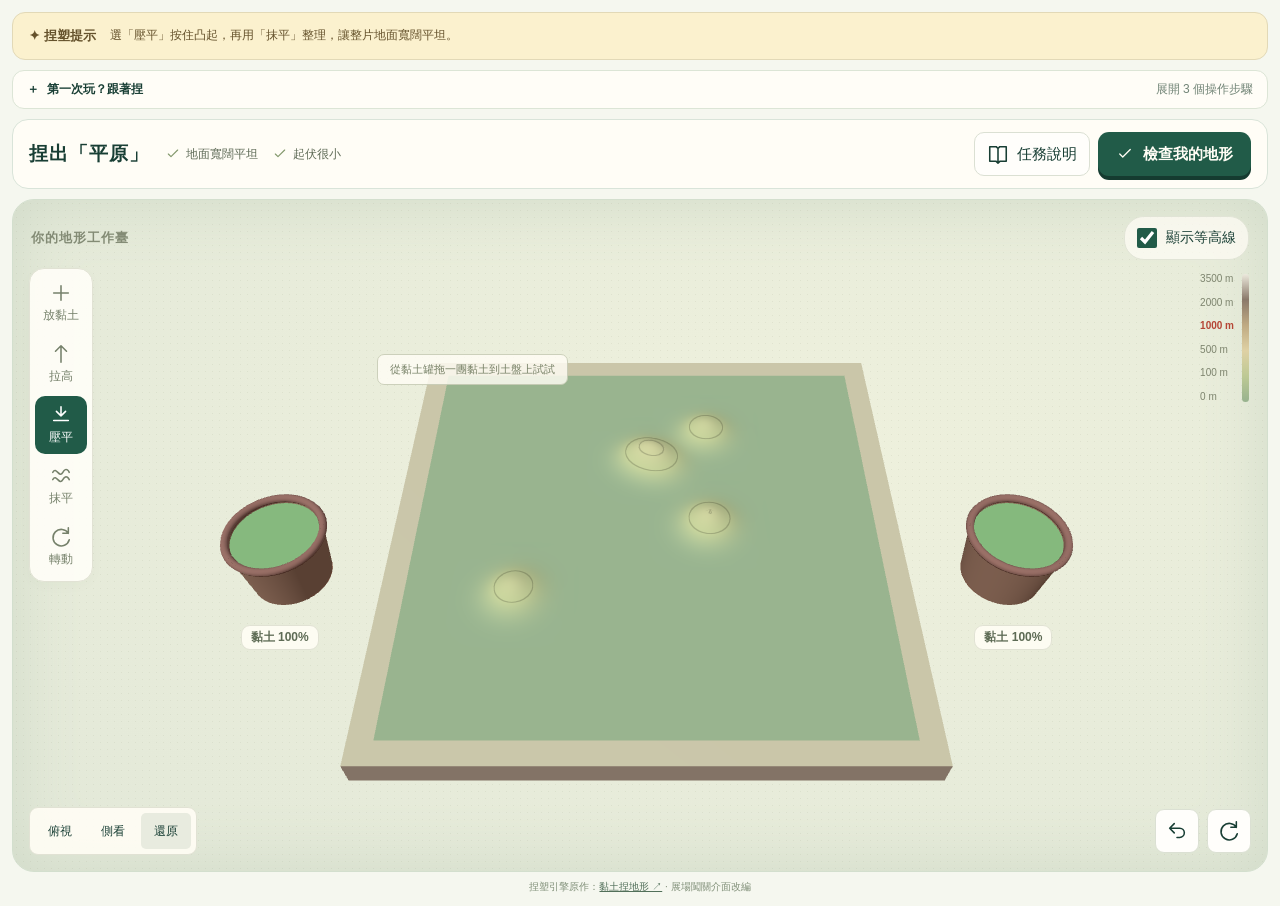
==== public/clay/index.html @ 9c861962 "Update Site source" ====
<!doctype html><html lang="zh-Hant-TW"><head><meta charset="utf-8"><meta name="viewport" content="width=device-width,initial-scale=1,viewport-fit=cover"><meta name="theme-color" content="#173e35"><title>地形彈珠賽・捏塑工作臺</title><link rel="stylesheet" href="./original.css"><link rel="stylesheet" href="./embed.css"><script type="module" src="./terrain-engine.js"></script></head><body><div id="app"></div><div id="toast" role="status" aria-live="polite"></div><dialog id="modal"></dialog></body></html>
---- public/clay/original.css ----
:root{--ink:#263e33;--green:#28553f;--muted:#788178;--paper:#f6f5ef;--line:#e4e6dc;--yellow:#eccb72;--mint:#e8eee3;--orange:#c87f48;--white:#fffefb}*{box-sizing:border-box}body{background:var(--paper);color:var(--ink);margin:0;font-family:Noto Sans TC,sans-serif;font-size:16px}button,input,select,textarea{font:inherit}button,a{-webkit-tap-highlight-color:transparent}button{cursor:pointer}button:disabled{opacity:.42;cursor:not-allowed}button:focus-visible,a:focus-visible,input:focus-visible{outline-offset:4px;outline:3px solid #dcaa40}button{color:inherit;background:0 0;border:0}a{color:inherit;text-decoration:none}svg{fill:none;stroke:currentColor;stroke-width:1.7px;stroke-linecap:round;stroke-linejoin:round;flex-shrink:0;width:22px;height:22px}.shell{padding-left:82px}.rail{color:#dfe7d7;z-index:10;background:#244b39;flex-direction:column;align-items:center;gap:28px;width:82px;padding:27px 0;display:flex;position:fixed;inset:0 auto 0 0}.brand-symbol{color:#efd084}.brand-symbol svg{width:37px;height:37px}.rail button{color:#b8cbbb;border-radius:14px;flex-direction:column;align-items:center;gap:8px;width:64px;padding:14px 0;font-size:12px;display:flex}.rail button.active{color:#ffe4a1;background:#3a604a}.rail button:hover{background:#365c46}.rail .bottom{margin-top:auto}.rail-label{letter-spacing:2px;writing-mode:vertical-rl;color:#90ad96;font-size:10px}.topbar{border-bottom:1px solid var(--line);background:#fffefb;justify-content:space-between;align-items:center;height:91px;padding:0 42px;display:flex}.brand{letter-spacing:1px;align-items:center;gap:15px;font-size:21px;font-weight:800;display:flex}.brand small{color:var(--muted);letter-spacing:1.5px;border-left:1px solid #d9ded4;padding-left:15px;font-size:13px;font-weight:400}.top-actions{align-items:center;gap:24px;font-size:14px;display:flex}.prototype-tag{color:#8a8b7c;background:#f2f1e9;border-radius:5px;padding:6px 10px;font-size:12px}.avatar{align-items:center;gap:9px;display:flex}.avatar-circle{background:#efdfb5;border-radius:50%;place-items:center;width:34px;height:34px;font-size:14px;display:grid}.content{max-width:1580px;margin:auto;padding:32px 42px 24px}.eyebrow{letter-spacing:2.4px;color:#899080;font-size:11px;font-weight:600}.title-row{justify-content:space-between;align-items:center;margin-bottom:26px;display:flex}.title-row h1{letter-spacing:1px;margin:6px 0 7px;font-size:29px;font-weight:800}.title-row p{color:var(--muted);margin:0;font-size:14px}.badge{background:#e9eee2;border-radius:30px;align-items:center;gap:7px;padding:9px 15px;font-size:13px;display:inline-flex}.badge svg{width:17px;height:17px}.levels{grid-template-columns:repeat(6,1fr);gap:11px;margin-bottom:24px;display:grid}.level{border:1px solid var(--line);text-align:left;background:#fffefa;border-radius:12px;align-items:center;gap:12px;padding:14px 16px;transition:all .2s;display:flex;position:relative}.level:hover{border-color:#9caf90;transform:translateY(-2px)}.level.active{color:#fff;background:#28533f;border-color:#28533f}.level .num{color:#929888;letter-spacing:1px;margin-bottom:4px;font-size:10px;display:block}.level.active .num{color:#c8d8c5}.level strong{font-size:15px;font-weight:600}.terrain-icon{color:#8b9e72;width:40px;height:32px}.level.active .terrain-icon{color:#eace8d}.level .done{color:#72905f;font-size:12px;position:absolute;top:9px;right:10px}.workspace{grid-template-columns:minmax(0,1fr) 294px;gap:23px;display:grid}.playground{background:#ecece2;border:1px solid #e1e3d7;border-radius:19px;min-height:535px;position:relative;overflow:hidden}.surface-texture{pointer-events:none;background-image:radial-gradient(#9a9d8225 .8px,#0000 .8px);background-size:7px 7px;position:absolute;inset:0}.scene-top{z-index:2;justify-content:space-between;align-items:center;display:flex;position:absolute;top:23px;left:25px;right:24px}.scene-label{color:#838b75;letter-spacing:2px;font-size:12px}.toggle-label{background:#fffdf6b8;border:1px solid #e1e4d6;border-radius:20px;align-items:center;gap:9px;padding:8px 12px;font-size:12px;display:flex}.toggle-label input{accent-color:var(--green);width:16px;height:16px;margin:0}.terrain-canvas{touch-action:none;cursor:crosshair;width:100%;height:100%;display:block;position:absolute;inset:0}.tools{z-index:3;background:#fffef8e8;border:1px solid #e1e2d4;border-radius:15px;flex-direction:column;gap:5px;padding:7px;display:flex;position:absolute;top:83px;left:22px;box-shadow:0 4px 14px #29433106}.tool{color:#76816b;border-radius:10px;flex-direction:column;align-items:center;gap:4px;width:55px;padding:10px 2px;font-size:11px;display:flex}.tool.active{color:#2e503b;background:#dce6d0}.tool:hover{background:#edf0e5}.tool svg{width:22px;height:22px}.scene-bottom{z-index:2;justify-content:space-between;align-items:center;display:flex;position:absolute;bottom:20px;left:24px;right:24px}.view-buttons{background:#fffdf5e8;border:1px solid #e1e2d4;border-radius:9px;gap:3px;padding:5px;display:flex}.view-buttons button{border-radius:5px;padding:7px 10px;font-size:12px}.view-buttons button.active{background:#e8ebdf}.scene-hint{color:#818771;align-items:center;gap:7px;font-size:11px;display:flex}.scene-hint svg{width:16px;height:16px}.canvas-note{pointer-events:none;color:#6e795f;background:#fffdf5e8;border:1px solid #c9cdb7;border-radius:7px;padding:7px 12px;font-size:12px;position:absolute;top:26%;left:48%}.altitude{color:#7d846e;align-items:stretch;gap:8px;font-size:10px;display:flex;position:absolute;top:85px;right:23px}.altitude-bar{background:linear-gradient(#c6aa75 0 22%,#c4c88e 22% 42%,#93b880 42% 66%,#729b72 66% 85%,#abc99a 85%);border-radius:6px;width:7px;height:156px}.altitude-labels{flex-direction:column;justify-content:space-between;line-height:1;display:flex}.mission{border:1px solid var(--line);background:#fffefb;border-radius:19px;flex-direction:column;padding:26px 24px;display:flex}.mission-label{letter-spacing:1px;color:#879174;align-items:center;gap:8px;font-size:12px;font-weight:600;display:flex}.mission-label svg{width:18px;height:18px}.mission h2{letter-spacing:1px;margin:18px 0 12px;font-size:25px}.mission p{color:#78806f;margin:0;font-size:14px;line-height:1.9}.mission p strong{color:#476447}.rule-line{background:var(--line);height:1px;margin:23px 0}.target-label{color:#7f8975;font-size:12px}.target-list{flex-direction:column;gap:15px;margin:17px 0;display:flex}.target-item{align-items:center;gap:10px;font-size:13px;display:flex}.target-item svg{color:#83986c;width:18px;height:18px}.tip{color:#958366;background:#f5f1e5;border-radius:9px;gap:8px;margin-top:8px;padding:13px;font-size:12px;line-height:1.7;display:flex}.tip svg{flex-shrink:0;width:17px;height:17px;margin-top:2px}.primary{background:var(--green);color:#fffdf5;border-radius:10px;justify-content:center;align-items:center;gap:9px;padding:14px 20px;font-size:14px;font-weight:500;transition:all .2s;display:inline-flex}.primary:hover{background:#356c4e;box-shadow:0 5px 12px #29483219}.primary svg{width:18px;height:18px}.mission .primary{width:100%;margin-top:auto;padding:15px}.secondary{background:#fffefb;border:1px solid #dbe0d3;border-radius:9px;justify-content:center;align-items:center;gap:8px;padding:12px 18px;font-size:14px;display:inline-flex}.secondary:hover{background:#edf1e6}.small-note{text-align:center;color:#8a9280;margin-top:11px;font-size:11px}.mission-footer{margin-top:24px}.underbar{color:#8b917f;justify-content:space-between;align-items:center;margin:17px 2px 28px;font-size:12px;display:flex}.underbar span{align-items:center;gap:7px;display:flex}.underbar svg{width:16px;height:16px}.learn-strip{border-top:1px solid var(--line);align-items:center;gap:17px;padding-top:24px;display:flex}.learn-icon{color:#688250;background:#e6eadb;border-radius:10px;padding:12px;display:flex}.learn-strip h3{margin:0 0 4px;font-size:14px}.learn-strip p{color:#8b917e;margin:0;font-size:12px}.learn-strip button{color:#5f7753;margin-left:auto;font-size:13px}.learn-strip button svg{vertical-align:middle;width:17px;margin-left:8px}.page-footer{color:#a0a58f;letter-spacing:1px;justify-content:space-between;margin-top:28px;font-size:10px;display:flex}.timer{font-variant-numeric:tabular-nums;font-size:24px;font-weight:800}.timer.urgent{color:#b54535;animation:1s infinite pulse}.exam-layout{max-width:970px;margin:auto}.cards-grid{grid-template-columns:repeat(2,1fr);gap:22px;display:grid}.card{background:var(--white);border:1px solid var(--line);border-radius:17px;padding:27px}.card h2{margin:14px 0;font-size:23px}.card p{color:var(--muted);font-size:14px;line-height:1.8}.card .primary,.card .secondary{margin-top:15px}.card-row{justify-content:space-between;align-items:center;gap:10px;display:flex}.pill{color:#537342;background:#e8eedf;border-radius:5px;padding:6px 10px;font-size:12px;display:inline-block}.pill.gold{color:#9b7a29;background:#f7edd1}.pill.gray{color:#85867a;background:#eeeee8}.stars{color:#d3a445;letter-spacing:4px}.question-card{border:1px solid var(--line);background:#fffefb;border-radius:20px;max-width:800px;margin:35px auto;padding:45px}.question-card h2{font-size:26px;line-height:1.6}.options{grid-template-columns:1fr 1fr;gap:15px;margin:25px 0;display:grid}.option{text-align:left;border:1px solid #dce1d2;border-radius:11px;padding:23px;font-size:17px}.option.selected{border:2px solid var(--green);background:#e6eddc}.option b{color:#779166;margin-right:20px}.step-track{gap:9px;display:flex}.step-track span{background:#dce2d3;border-radius:5px;width:32px;height:5px}.step-track span.current{background:var(--green)}.login-card{text-align:center;max-width:540px;margin:50px auto;padding:44px}.login-card .login-icon{background:#e9eddf;border-radius:19px;place-items:center;width:65px;height:65px;margin:auto;display:grid}.login-card .primary{width:100%}.result-score{text-align:center;font-size:62px;font-weight:800;line-height:1.4}.result-list{margin-top:25px}.result-item{border-bottom:1px solid var(--line);justify-content:space-between;padding:15px 0;font-size:14px;display:flex}.teacher-nav{gap:7px;margin-bottom:25px;display:flex}.teacher-nav button{border-radius:8px;padding:10px 19px;font-size:14px}.teacher-nav button.active{background:#e3e9db;font-weight:600}.stats{grid-template-columns:repeat(4,1fr);gap:18px;margin-bottom:25px;display:grid}.stat{border:1px solid var(--line);background:#fffefb;border-radius:13px;padding:21px}.stat small{color:#8b937f;font-size:12px}.stat strong{margin-top:7px;font-size:30px;display:block}.stat strong span{color:#9aa18e;font-size:14px;font-weight:400}.table-wrap{border:1px solid var(--line);background:#fffefb;border-radius:13px;overflow:auto}table{border-collapse:collapse;text-align:left;width:100%;font-size:14px}th{color:#818a75;background:#eef0e7;font-size:12px;font-weight:500}td,th{border-bottom:1px solid var(--line);white-space:nowrap;padding:18px 20px}td button{color:#587449;font-size:13px}.board-layout{grid-template-columns:1fr 235px;gap:20px;display:grid}.groups{grid-template-columns:repeat(3,1fr);gap:17px;display:grid}.group{background:#fffdf6;border:1px solid #dce2d2;border-radius:13px;min-height:240px;padding:17px;transition:all .2s}.group.drag-over{background:#e1ecd3;border:2px dashed #5e8850}.group-head{justify-content:space-between;align-items:center;margin-bottom:15px;display:flex}.group h3{margin:0;font-size:16px}.group-score{color:#798a58;font-size:20px;font-weight:800}.student{cursor:grab;background:#fffefa;border:1px solid #e4e7dc;border-radius:8px;align-items:center;gap:8px;margin-bottom:8px;padding:10px 11px;font-size:12px;display:flex}.student .seat{color:#97a08a;font-size:11px}.student strong{font-weight:500}.student .star-score{color:#b39243;margin-left:auto}.student select{color:#8a937d;background:#f1f3ea;border:0;border-radius:4px;max-width:62px;padding:3px;font-size:10px}.unassigned{background:#e8ecdf;border-radius:13px;max-height:585px;padding:18px;overflow:auto}.unassigned h3{margin-top:0;font-size:15px}.unassigned p{color:#8c947e;font-size:11px}.board-actions{flex-wrap:wrap;align-items:center;gap:10px;margin-bottom:22px;display:flex}.board-actions .spacer{flex:1}.danger{color:#ad5544;border-color:#dfbfb5}.reveal{color:#fcf7e9;text-align:center;background:#203e31;border-radius:20px;min-height:570px;padding:45px;position:relative;overflow:hidden}.reveal h2{font-size:30px}.podiums{justify-content:center;align-items:end;gap:22px;max-width:680px;margin:45px auto 30px;display:flex}.podium{flex:1;animation:1s both rise}.podium .bar{color:#fff4ca;background:linear-gradient(#c8b277,#8c814f);border-radius:13px 13px 0 0;justify-content:center;align-items:center;padding:25px 10px;font-size:38px;display:flex}.podium h3{font-size:17px}.podium p{color:#e1cc8e;font-size:24px}.confetti{top:-15px;left:var(--x);background:var(--c);width:9px;height:14px;animation:fall 3s var(--d) infinite;position:absolute}.form-field{flex-direction:column;gap:9px;margin-bottom:20px;font-size:14px;display:flex}.form-field input,.form-field select,textarea{color:var(--ink);background:#fffefb;border:1px solid #d9dfd0;border-radius:8px;width:100%;padding:12px}textarea{resize:vertical;height:180px;font-size:13px}.empty{text-align:center;color:#8e9880;padding:35px;font-size:14px}dialog{width:min(500px,92vw);color:var(--ink);background:#fffefb;border:1px solid #e0e5d6;border-radius:19px;padding:30px;box-shadow:0 24px 90px #1736232b}dialog::backdrop{-webkit-backdrop-filter:blur(4px);backdrop-filter:blur(4px);background:#18332355}dialog h2{margin:0 0 15px;font-size:23px}dialog p{color:#7a856f;font-size:14px;line-height:1.9}.dialog-actions{justify-content:flex-end;gap:10px;margin-top:25px;display:flex}#toast{color:#fff;opacity:0;pointer-events:none;z-index:100;background:#264d3d;border-radius:10px;padding:13px 24px;font-size:14px;transition:all .25s;position:fixed;bottom:30px;left:50%;transform:translate(-50%,20px);box-shadow:0 5px 30px #1e35212b}#toast.show{opacity:1;transform:translate(-50%)}@keyframes pulse{50%{opacity:.5}}@keyframes rise{0%{opacity:0;transform:translateY(70px)}to{opacity:1;transform:translateY(0)}}@keyframes fall{to{transform:translateY(650px)rotate(420deg)}}@media (min-width:1450px){.playground{min-height:620px}.mission{padding:30px}.mission h2{font-size:29px}}@media (max-width:1150px){.content{padding:27px}.topbar{padding:0 27px}.workspace{grid-template-columns:minmax(0,1fr) 255px;gap:16px}.mission{padding:22px 19px}.level{gap:7px;padding:13px 10px}.terrain-icon{width:30px}.scene-hint{display:none}.groups{grid-template-columns:repeat(2,1fr)}.brand small{display:none}.top-actions{gap:15px}}@media (max-width:850px){.shell{padding-left:65px}.rail{width:65px}.rail button{width:55px}.content{padding:24px 20px}.topbar{height:76px;padding:0 20px}.workspace{grid-template-columns:1fr}.playground{min-height:510px}.mission{grid-template-columns:1fr 1fr;gap:0 25px;display:grid}.mission .mission-label,.mission h2,.mission>p{grid-column:1}.mission .rule-line{display:none}.mission>.target-label,.mission>.target-list,.mission>.tip{grid-column:2}.mission>.target-label{grid-row:1}.mission>.target-list{grid-row:2/4;margin:10px 0}.mission>.tip{grid-row:4}.mission-footer{grid-column:1;margin-top:17px}.mission h2{margin-top:10px}.levels{gap:7px}.level{text-align:center;flex-direction:column;gap:4px;padding:12px 7px}.level .num{display:none}.level strong{font-size:13px}.prototype-tag{display:none}.title-row h1{font-size:26px}.groups{grid-template-columns:repeat(2,1fr)}.board-layout{grid-template-columns:1fr}.unassigned{max-height:240px}.stats{gap:10px}.stat{padding:15px}.stat strong{font-size:25px}.cards-grid{grid-template-columns:1fr}}@media (max-width:560px){.shell{padding-bottom:78px;padding-left:0}.rail{flex-direction:row;justify-content:space-around;gap:0;width:100%;height:70px;padding:4px 12px;inset:auto 0 0}.rail .brand-symbol,.rail-label,.rail .bottom{display:none}.rail button{gap:3px;width:80px;padding:8px;font-size:10px}.topbar{height:67px;padding:0 18px}.brand{font-size:17px}.top-actions{gap:7px;font-size:12px}.top-actions>.help-btn{display:none}.avatar-circle{width:27px;height:27px}.content{padding:22px 14px}.title-row{align-items:start;gap:12px;margin-bottom:19px}.title-row h1{font-size:24px}.title-row p{font-size:12px}.title-row .badge{white-space:nowrap;margin-top:19px;padding:8px;font-size:11px}.levels{gap:4px;margin-bottom:15px}.level{border-radius:8px;padding:9px 3px}.level strong{font-size:11px}.terrain-icon{width:30px;height:24px}.playground{min-height:440px}.tools{padding:4px;top:73px;left:10px}.tool{width:42px;padding:9px 0;font-size:10px}.scene-top{top:16px;left:15px;right:15px}.scene-label{font-size:10px}.altitude{top:78px;right:12px}.scene-bottom{bottom:15px;left:12px;right:12px}.mission{padding:22px;display:block}.mission h2{margin:13px 0}.mission>.target-label{margin-top:17px;display:block}.target-list{grid-template-columns:1fr 1fr;gap:12px;display:grid}.target-item{font-size:12px}.tip{margin:17px 0}.underbar{margin-bottom:20px;font-size:10px}.learn-strip{gap:12px;padding-top:19px}.learn-strip p{font-size:11px}.learn-strip button{white-space:nowrap;font-size:11px}.page-footer{font-size:9px}.question-card{margin:15px auto;padding:25px}.question-card h2{font-size:21px}.options{grid-template-columns:1fr}.stats{grid-template-columns:1fr 1fr}.groups{grid-template-columns:1fr 1fr;gap:9px}.group{padding:11px}.student{flex-wrap:wrap;gap:4px;padding:8px 5px}.student select{max-width:50px}.teacher-nav{gap:0;overflow:auto}.teacher-nav button{white-space:nowrap;padding:10px;font-size:12px}.reveal{padding:25px 13px}.podiums{gap:10px}.podium h3{font-size:14px}.podium p{font-size:20px}.login-card{margin:25px auto;padding:29px}.card{padding:23px}.board-actions{gap:7px}.board-actions button{padding:10px;font-size:12px}.canvas-note{font-size:10px;top:27%}.title-row .secondary{padding:10px;font-size:12px}}.mission p{font-size:16px;line-height:1.85}.target-item,.primary,.secondary{font-size:14px}.target-label,.mission-label,.tip,.tool,.view-buttons button,.toggle-label{font-size:13px}.view-buttons button{min-height:36px}.tool{min-height:57px}.rail button{font-size:12px}.student{font-size:13px}.student select{min-height:30px}.result-item{gap:18px;line-height:1.8}.result-item strong{white-space:nowrap}.underbar>button{align-items:center;gap:7px;min-height:40px;display:flex}.podium .bar{transform-origin:bottom;animation:1.2s both bar-grow;animation-delay:inherit}.form-field[hidden]{display:none}.group-head{gap:6px}.group-head h3{line-height:1.6}.group-score{white-space:nowrap}.group{min-width:0}.student{flex-wrap:wrap}.card .rule-line{margin:23px 0}.reveal-stars{letter-spacing:3px}.prototype-tag{white-space:nowrap}@keyframes bar-grow{0%{transform:scaleY(0)}to{transform:scaleY(1)}}@media (max-width:560px){.tool{min-height:54px;font-size:11px}.tool svg{width:20px;height:20px}.target-item{font-size:13px}.level{min-height:68px}.primary,.secondary{min-height:44px}.groups{grid-template-columns:1fr}.student{font-size:14px}.student select{max-width:85px;font-size:12px}.top-actions .avatar>span:last-child{text-overflow:ellipsis;white-space:nowrap;max-width:105px;overflow:hidden}}@media (prefers-reduced-motion:reduce){*,:before,:after{scroll-behavior:auto!important;transition:none!important;animation-duration:.001ms!important;animation-iteration-count:1!important}.confetti{display:none}}html{-webkit-text-size-adjust:100%;-moz-text-size-adjust:100%;text-size-adjust:100%;scroll-padding-bottom:100px}body{min-height:100vh;min-height:100svh}button,a,input,select,textarea{touch-action:manipulation}button{min-height:44px}input,select,textarea{font-size:16px!important}.shell{padding-right:env(safe-area-inset-right);padding-bottom:env(safe-area-inset-bottom)}.rail{padding-top:max(20px,env(safe-area-inset-top));padding-bottom:max(20px,env(safe-area-inset-bottom))}.playground{isolation:isolate;--horizontal-tools:0}.terrain-canvas{-webkit-user-select:none;user-select:none;-webkit-touch-callout:none;touch-action:none}.tools,.view-buttons{-webkit-user-select:none;user-select:none}.tool{width:60px;min-height:60px;font-size:14px}.toggle-label{min-height:44px;font-size:14px}.toggle-label input{width:20px;height:20px}.view-buttons button{min-width:50px;min-height:44px;font-size:14px}.student select{min-width:82px;max-width:110px;min-height:44px;padding:7px}.student{row-gap:8px}.student .star-score{white-space:nowrap}.table-wrap{overscroll-behavior-x:contain;-webkit-overflow-scrolling:touch}.teacher-nav{flex-shrink:0;overflow-x:auto}.teacher-nav button{white-space:nowrap}dialog{max-height:calc(100vh - 40px);overscroll-behavior:contain;-webkit-overflow-scrolling:touch;max-height:calc(100dvh - 40px);overflow-y:auto}dialog::backdrop{-webkit-backdrop-filter:blur(4px)}.dialog-actions{flex-wrap:wrap}.dialog-actions button{min-width:100px}.level:hover{transform:none}#toast{text-align:center;width:max-content;max-width:calc(100vw - 32px);bottom:calc(24px + env(safe-area-inset-bottom))}@media (min-width:561px) and (max-width:1400px){.playground{--horizontal-tools:1;min-height:450px}.tools{flex-direction:row;gap:5px;max-width:calc(100% - 24px);padding:6px;top:auto;bottom:14px;left:50%;transform:translate(-50%)}.tool{gap:3px;width:60px;min-height:59px;padding:6px 3px}.scene-bottom{bottom:96px;left:16px;right:16px}.scene-hint{display:none}.canvas-note{max-width:calc(100% - 112px);font-size:12px;top:83px;left:24px}.scene-top{top:15px;left:20px;right:20px}.altitude{top:87px;right:16px}.scene-label{font-size:13px}.mission h2{font-size:23px}.primary,.secondary,.target-item{font-size:15px}.small-note{font-size:12px}.mission-footer{min-width:0}.mission p{font-size:16px;line-height:1.7}.top-actions{gap:12px}.top-actions .help-btn{min-width:70px}}@media (min-width:851px) and (max-width:1400px) and (orientation:landscape){.shell{padding-left:72px}.rail{gap:18px;width:72px}.rail button{width:62px;min-height:70px}.rail-label{display:none}.topbar{height:65px;padding:0 24px}.brand{font-size:20px}.brand small,.prototype-tag{display:none}.content{padding:16px 24px 24px}.title-row{margin-bottom:13px}.title-row h1{margin:3px 0 5px;font-size:25px}.title-row .eyebrow{display:none}.levels{gap:8px;margin-bottom:14px}.level{gap:8px;min-height:57px;padding:9px 11px}.level .num{display:none}.level strong{font-size:15px}.terrain-icon{width:31px;height:27px}.workspace{grid-template-columns:minmax(0,1fr) 250px;align-items:stretch;gap:16px}.playground{min-height:460px;min-height:max(440px,100svh - 255px)}.mission{padding:16px 18px}.mission h2{margin:6px 0 8px;font-size:22px}.mission .rule-line{margin:9px 0}.target-list{gap:8px;margin:10px 0}.tip{padding:10px;font-size:13px;line-height:1.65}.mission-footer{margin-top:12px}.mission .primary{min-height:48px;padding:12px}.mission .small-note{margin-top:6px;font-size:11px}.mission p{font-size:15px}.underbar{margin:7px 0 17px}.learn-strip{padding-top:17px}.page-footer{margin-top:20px}.board-layout{grid-template-columns:minmax(0,1fr) 230px}.groups{grid-template-columns:repeat(2,minmax(0,1fr))}}@media (min-width:561px) and (max-width:1024px) and (orientation:portrait){.shell{padding-left:env(safe-area-inset-left);padding-bottom:calc(88px + env(safe-area-inset-bottom))}.rail{width:100%;height:calc(75px + env(safe-area-inset-bottom));padding:6px 20px calc(6px + env(safe-area-inset-bottom));flex-direction:row;justify-content:center;gap:48px;inset:auto 0 0}.rail button{gap:4px;width:120px;min-height:60px;padding:7px;font-size:14px}.rail .brand-symbol,.rail-label,.rail .bottom{display:none}.topbar{height:72px;padding:0 26px}.brand small,.prototype-tag{display:none}.content{padding:22px 24px}.title-row{margin-bottom:20px}.title-row h1{font-size:27px}.title-row .eyebrow{display:none}.levels{gap:8px;margin-bottom:18px}.level{text-align:center;flex-direction:column;gap:6px;min-height:75px;padding:9px 5px}.level .num{display:none}.level strong{font-size:15px}.workspace{grid-template-columns:minmax(0,1fr);gap:16px}.playground{min-height:480px;min-height:clamp(460px,48svh,590px)}.mission{grid-template-columns:1fr 1fr;gap:0 25px;padding:22px 24px;display:grid}.mission>.mission-label,.mission>h2,.mission>p{grid-column:1}.mission>.rule-line{display:none}.mission>.target-label{grid-area:1/2}.mission>.target-list{grid-area:2/2/4;margin:10px 0}.mission>.tip{grid-area:4/2}.mission-footer{grid-area:4/1;margin-top:16px}.mission-footer .small-note{line-height:1.5}.board-layout{grid-template-columns:1fr}.groups{grid-template-columns:repeat(2,minmax(0,1fr))}.unassigned{grid-template-columns:1fr 1fr;gap:8px 16px;max-height:none;display:grid}.unassigned h3,.unassigned>p{grid-column:1/-1}#toast{bottom:calc(92px + env(safe-area-inset-bottom))}}@media (max-width:560px){.shell{padding-bottom:calc(84px + env(safe-area-inset-bottom))}.rail{height:calc(70px + env(safe-area-inset-bottom));padding:4px 12px calc(4px + env(safe-area-inset-bottom))}.title-row{flex-wrap:wrap;gap:9px}.title-row .badge{margin-top:0}.title-row h1{font-size:24px}.title-row p{font-size:14px;line-height:1.7}.playground{--horizontal-tools:1;min-height:465px}.tools{flex-direction:row;justify-content:space-around;gap:2px;padding:5px;inset:auto 10px 13px;transform:none}.tool{width:calc(20% - 1.6px);min-width:44px;min-height:60px;padding:7px 0;font-size:12px}.scene-bottom{bottom:95px;left:12px;right:12px}.view-buttons{padding:3px}.view-buttons button{min-width:44px;padding:5px 8px}.scene-label{letter-spacing:0;font-size:12px}.toggle-label{gap:5px;padding:6px 8px;font-size:12px}.canvas-note{max-width:calc(100% - 95px);font-size:11px;top:77px;left:14px}.altitude{top:92px}.level strong{font-size:12px}.scene-hint{display:none}.mission{display:block}.mission-footer{margin-top:20px}#toast{bottom:calc(85px + env(safe-area-inset-bottom))}}@media (pointer:coarse){.tool,.view-buttons button,.level{-webkit-touch-callout:none}.student{cursor:default}.top-actions button{min-height:44px}}.playground{touch-action:pan-y}.board-gl{pointer-events:none;cursor:default}.board-overlay{cursor:crosshair}.scene-top,.tools,.altitude,.scene-bottom{z-index:3}.altitude-labels .hi{color:#b54535;font-weight:700}.altitude-bar{height:170px}.canvas-note{z-index:2}.scene-actions{gap:8px;display:flex}.icon-btn{min-width:44px;padding:8px}.tag1000{z-index:2;color:#fff;pointer-events:none;background:#b54535;border-radius:6px;padding:2px 8px;font-size:12px;font-weight:700;position:absolute;transform:translate(-50%,-150%)}.jar-label{z-index:2;color:#5d6b54;white-space:nowrap;pointer-events:none;background:#fffdf5e8;border:1px solid #e1e2d4;border-radius:9px;padding:3px 9px;font-size:12px;font-weight:600;position:absolute;transform:translate(-50%)}.hand-status{z-index:4;color:#fff;pointer-events:none;white-space:nowrap;background:#264d3dde;border-radius:999px;padding:7px 14px;font-size:13px;position:absolute;top:64px;left:50%;transform:translate(-50%)}.board-video{z-index:4;object-fit:cover;pointer-events:none;border:3px solid #fffefb;border-radius:12px;width:168px;height:126px;position:absolute;bottom:16px;right:16px;transform:scaleX(-1);box-shadow:0 6px 18px #1e352140}.hidden{display:none!important}.level .done{color:#c9a24a;letter-spacing:1px}.level.active .done{color:#eace8d}.result-stars{text-align:center;margin:6px 0 4px;font-size:34px}.hint-list{color:#4a5a44;margin:0;padding-left:1.2em;font-size:16px;line-height:1.9}@media (min-width:561px) and (max-width:1400px){.board-video{width:140px;height:105px;bottom:96px}}.new-banner{color:#7d6320;background:#f7edd1;border-radius:13px;align-items:center;gap:10px;margin:-8px 0 20px;padding:14px 18px;font-size:15px;display:flex}.form-error{color:#ac5944;font-size:14px;font-weight:600}.card-date,.card-meta{color:#859075;font-size:13px}.card .primary,.card .secondary{min-width:160px}.login-card .secondary{margin-top:12px}.empty.card{text-align:center}.empty .login-icon{margin-bottom:8px}.secondary.wide{width:100%;margin-top:10px}.step-row{margin:-8px 0 22px}.result-total{color:#8c967d;font-size:21px}.result-best{text-align:center;color:var(--muted)}.result-item .ok{color:#547443}.result-item .retry{color:#b97556}.result-explain{color:#7a8570;font-size:13px;line-height:1.7}.row-actions{flex-wrap:wrap;align-items:center;gap:6px;display:flex}.row-actions button{border-radius:8px;padding:6px 10px}.row-actions button:hover{background:#edf1e6}.danger-text{color:#ad5544!important}.file-btn{cursor:pointer}.muted{color:#869277;margin:0;font-size:14px}.small{font-size:12px}.quiz-picker{min-height:44px;color:var(--ink);background:#fffefb;border:1px solid #d9dfd0;border-radius:8px;max-width:280px;padding:8px 10px}td.wrap{white-space:normal;min-width:220px;line-height:1.6}.group-num{color:#9da786;margin-right:7px;font-size:12px}.group-meta{color:#929c83;margin:0 0 15px;font-size:12px}.student.dragging{opacity:.45}.table-wrap.preview{max-height:260px;margin-top:10px}.table-wrap.preview td,.table-wrap.preview th{padding:8px 12px}.reveal-sub{color:#bacba3;font-size:14px}.podium-sub{color:#cad6ba;margin-top:8px;font-size:12px;line-height:1.6}.reveal-rest{color:#cad6ba;flex-wrap:wrap;justify-content:center;gap:8px 26px;font-size:14px;line-height:2;display:flex}.reveal-note{color:#8fa487;font-size:12px}.workspace.solo{grid-template-columns:minmax(0,1fr)}.task-bar{border:1px solid var(--line);background:#fffefb;border-radius:15px;flex-wrap:wrap;justify-content:space-between;align-items:center;gap:12px 18px;margin-bottom:14px;padding:10px 12px 10px 18px;display:flex}.task-bar-main{flex-wrap:wrap;align-items:center;gap:6px 16px;min-width:0;display:flex}.task-bar-label{letter-spacing:1px;color:#879174;align-items:center;gap:6px;font-size:12px;font-weight:600;display:inline-flex}.task-bar-label svg,.task-bar-targets svg{width:16px;height:16px}.task-bar-main strong{letter-spacing:1px;font-size:19px}.task-bar-targets{color:#5f6b57;flex-wrap:wrap;gap:4px 14px;font-size:13px;display:inline-flex}.task-bar-targets span{align-items:center;gap:5px;display:inline-flex}.task-bar-targets svg{color:#83986c}.task-bar-actions{flex-wrap:wrap;align-items:center;gap:8px;display:flex}.task-bar-actions .primary,.task-bar-actions .secondary{padding:10px 16px;font-size:15px}.mission.brief{background:0 0;border:0;padding:0}.mission.brief p{font-size:16px}.workspace.solo .playground{min-height:max(480px,100svh - 320px)}@media (max-width:850px){.task-bar-targets{display:none}}
---- public/clay/embed.css ----
:root{--green:#215b48;--ink:#183e34;--muted:#718476;--line:#d9e4d9;font-family:"Noto Sans TC","Microsoft JhengHei",sans-serif}*{box-sizing:border-box}html,body{margin:0;background:#f5f7ef;color:var(--ink)}body{font-family:"Microsoft JhengHei",sans-serif}#app{padding:12px}.title-row,.levels,.underbar,.learn-strip,.page-footer{display:none!important}.workspace,.workspace.solo{display:block}.workspace.solo .playground,.playground{height:calc(100svh - 169px);min-height:355px;border-radius:22px;border:1px solid #d3dfce;background:radial-gradient(ellipse at 60% 40%,#eff1dd,#e2e8d8);box-shadow:inset 0 0 65px #d0dac8}.task-bar{margin:0 0 10px;padding:12px 16px;border-radius:16px;background:#fffdf6;gap:10px}.task-bar-main strong{font-size:19px}.task-bar-label{display:none}.task-bar-targets{font-size:12px}.task-bar-actions .primary{background:#215b48;padding:11px 18px;border-radius:11px;box-shadow:0 4px 0 #153b30;font-weight:700}.task-bar-actions .secondary{padding:10px 12px;border-radius:10px}.clay-guide{display:flex;align-items:center;gap:14px;padding:11px 16px;margin-bottom:10px;border:1px solid #e2d9b7;border-radius:13px;background:#fbf1ce;color:#65522c;min-height:48px}.clay-guide span{font-weight:800;white-space:nowrap;font-size:13px}.clay-guide p{font-size:12px;line-height:1.6;margin:0}.clay-guide.is-passed{background:#dff1d9;border-color:#afd29c;color:#315535}.scene-top{top:16px;left:18px;right:18px}.scene-label{font-weight:700;letter-spacing:1px}.tools{left:16px;top:68px;gap:3px;padding:5px;border-radius:15px}.tool{width:52px;padding:8px 2px;min-height:49px;font-size:12px}.tool.active{background:#215b48;color:white}.scene-bottom{bottom:16px;left:16px;right:16px;gap:8px}.view-buttons button{min-height:36px;padding:7px 10px;font-size:12px}.altitude{right:18px;top:74px}.altitude-bar{height:128px}.canvas-note{font-size:11px;max-width:55%;top:23%;left:29%;opacity:.9}.scene-hint{display:none}.scene-actions .icon-btn{width:40px;height:40px}.load-error{padding:35px;text-align:center}.modal-head h2{font-size:21px}#modal{max-width:min(520px,calc(100vw - 28px))}#modal p,#modal li{line-height:1.7}
@media(max-width:600px){#app{padding:8px}.task-bar{padding:10px 12px}.task-bar-main{gap:6px}.task-bar-main strong{font-size:17px}.task-bar-targets{display:none}.task-bar-actions{gap:6px}.task-bar-actions .primary{font-size:14px;padding:10px 12px}.task-bar-actions .secondary{font-size:12px;padding:10px}.clay-guide{align-items:flex-start;gap:8px;padding:9px 11px}.clay-guide span{font-size:12px}.clay-guide p{font-size:11px}.workspace.solo .playground,.playground{height:calc(100svh - 163px);min-height:330px}.scene-top{left:12px;right:12px}.scene-label{font-size:10px}.toggle-label{font-size:10px;padding:5px 7px;gap:5px}.tools{left:10px;top:60px}.tool{width:43px;min-height:44px;padding:6px 2px;font-size:11px}.tool svg{width:20px;height:20px}.altitude{right:12px;font-size:9px}.scene-bottom{left:10px;right:10px;bottom:12px}.view-buttons{gap:1px;padding:3px}.view-buttons button{font-size:11px;padding:7px 8px}.scene-actions{gap:5px}.scene-actions .icon-btn{width:34px;height:36px}.canvas-note{font-size:10px;padding:5px 7px;left:26%;top:24%;max-width:58%}}

.clay-coach{background:#fffdf7;border:1px solid #dce5d6;border-radius:12px;margin-bottom:10px;font-size:12px}.clay-coach summary{cursor:pointer;list-style:none;padding:10px 14px;font-weight:800}.clay-coach summary:before{content:'＋';margin-right:8px}.clay-coach[open] summary:before{content:'−'}.clay-coach summary>span{float:right;color:#718476;font-weight:400}.coach-steps{display:grid;grid-template-columns:repeat(3,1fr);gap:7px;padding:0 10px}.coach-step{text-align:left;background:#eef3e6;border-radius:9px;padding:10px;color:#31543c}.coach-step.selected{background:#d5e8bf;outline:2px solid #628458}.coach-step strong,.coach-step span{display:block}.coach-step span{font-size:11px;line-height:1.65;margin-top:5px}.coach-caption{margin:9px 12px;color:#79816c;font-size:10px}.clay-credit{font-size:10px;color:#819079;text-align:center;padding:8px 0 0}.clay-credit a{color:#52705a;text-decoration:underline}.workspace.solo .playground{height:calc(100svh - 227px)}@media(max-width:600px){.coach-steps{grid-template-columns:1fr}.clay-coach summary>span{font-size:10px}.clay-coach[open]~[data-role=bench] .playground{min-height:390px}}

/* Clear original responsive toolbar positioning before applying exhibition layout. */
.tools{position:absolute;top:68px;bottom:auto;left:16px;right:auto;width:auto;transform:none;flex-direction:column;align-items:stretch;justify-content:flex-start;z-index:4}.tool{flex:none;width:52px;min-width:0;min-height:49px}.scene-bottom{bottom:16px}.scene-actions{display:flex}
@media(max-width:600px){.tools{position:absolute;top:auto;bottom:64px;left:10px;right:10px;width:auto;transform:none;flex-direction:row;align-items:stretch;justify-content:space-between;gap:3px;padding:5px;z-index:4}.tool{width:calc((100% - 12px)/5);min-width:0;min-height:44px;padding:6px 2px;flex:0 1 auto}.scene-bottom{bottom:12px}.canvas-note{top:22%}}
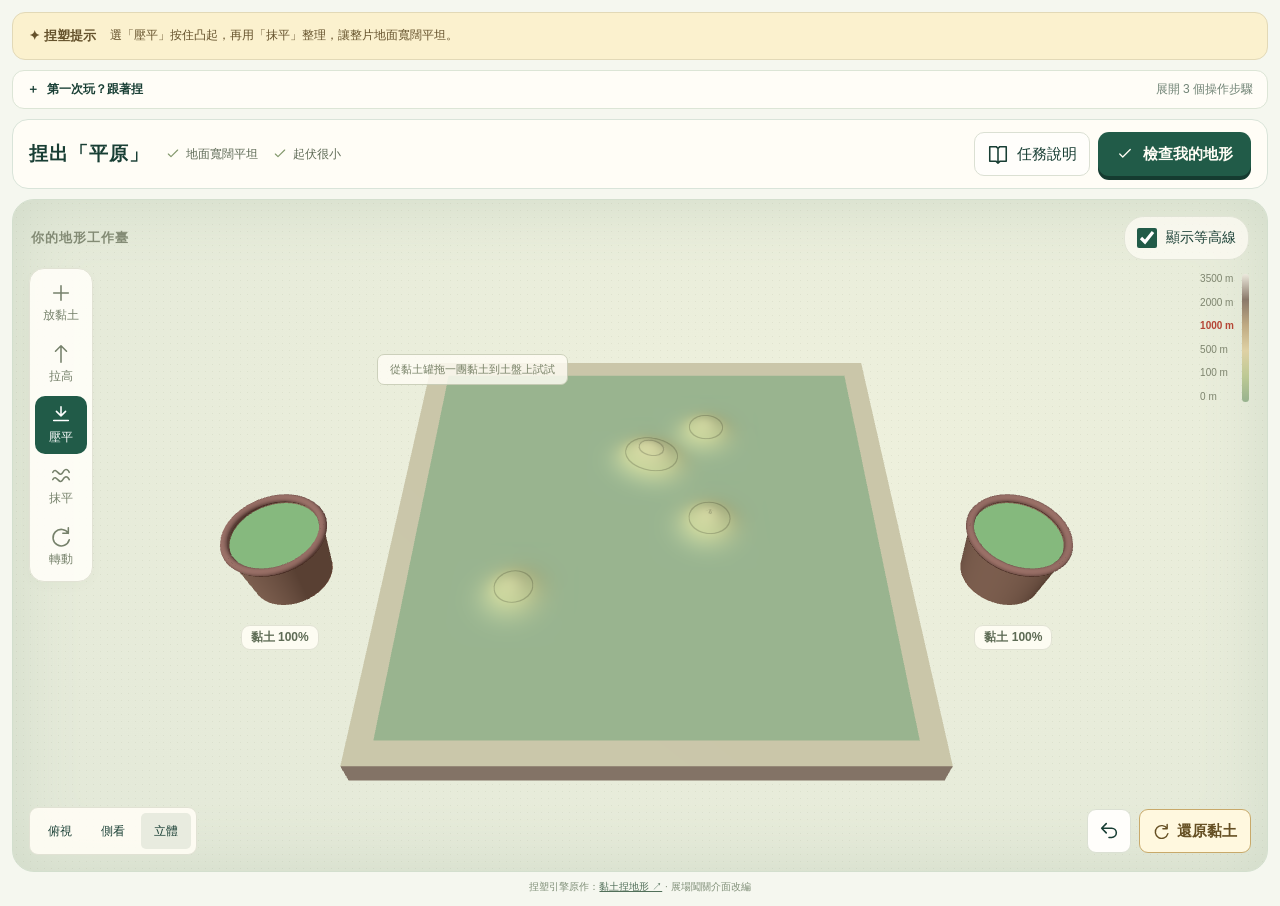
==== commit f975273a: "Update Site source" ====
--- a/public/clay/index.html
+++ b/public/clay/index.html
@@ -1 +1 @@
-<!doctype html><html lang="zh-Hant-TW"><head><meta charset="utf-8"><meta name="viewport" content="width=device-width,initial-scale=1,viewport-fit=cover"><meta name="theme-color" content="#173e35"><title>地形彈珠賽・捏塑工作臺</title><link rel="stylesheet" href="./original.css"><link rel="stylesheet" href="./embed.css"><script type="module" src="./terrain-engine.js"></script></head><body><div id="app"></div><div id="toast" role="status" aria-live="polite"></div><dialog id="modal"></dialog></body></html>+<!doctype html><html lang="zh-Hant-TW"><head><meta charset="utf-8"><meta name="viewport" content="width=device-width,initial-scale=1,viewport-fit=cover"><meta name="theme-color" content="#173e35"><title>地形彈珠賽・捏塑工作臺</title><link rel="stylesheet" href="./original.css"><link rel="stylesheet" href="./embed.css"><script type="module" src="./terrain-engine.js"></script><script type="module" src="./enhancements.js"></script></head><body><div id="app"></div><div id="toast" role="status" aria-live="polite"></div><dialog id="modal"></dialog></body></html>
--- a/public/clay/embed.css
+++ b/public/clay/embed.css
@@ -7,3 +7,6 @@
 /* Clear original responsive toolbar positioning before applying exhibition layout. */
 .tools{position:absolute;top:68px;bottom:auto;left:16px;right:auto;width:auto;transform:none;flex-direction:column;align-items:stretch;justify-content:flex-start;z-index:4}.tool{flex:none;width:52px;min-width:0;min-height:49px}.scene-bottom{bottom:16px}.scene-actions{display:flex}
 @media(max-width:600px){.tools{position:absolute;top:auto;bottom:64px;left:10px;right:10px;width:auto;transform:none;flex-direction:row;align-items:stretch;justify-content:space-between;gap:3px;padding:5px;z-index:4}.tool{width:calc((100% - 12px)/5);min-width:0;min-height:44px;padding:6px 2px;flex:0 1 auto}.scene-bottom{bottom:12px}.canvas-note{top:22%}}
+
+/* Make the clay refill action obvious during fast exhibition play. */
+.scene-actions .clay-reset{display:inline-flex;align-items:center;gap:7px;width:auto;min-width:112px;height:40px;padding:8px 12px;border-color:#c8a96a;background:#fff8df;color:#654f23;font-weight:800;white-space:nowrap}.scene-actions .clay-reset:hover{background:#f8e8b5}.scene-actions .clay-reset svg{width:17px;height:17px;fill:none;stroke:currentColor;stroke-width:2;stroke-linecap:round;stroke-linejoin:round}@media(max-width:600px){.scene-actions .clay-reset{min-width:98px;height:36px;padding:7px 9px;font-size:11px;gap:5px}.scene-actions .clay-reset svg{width:15px;height:15px}}
